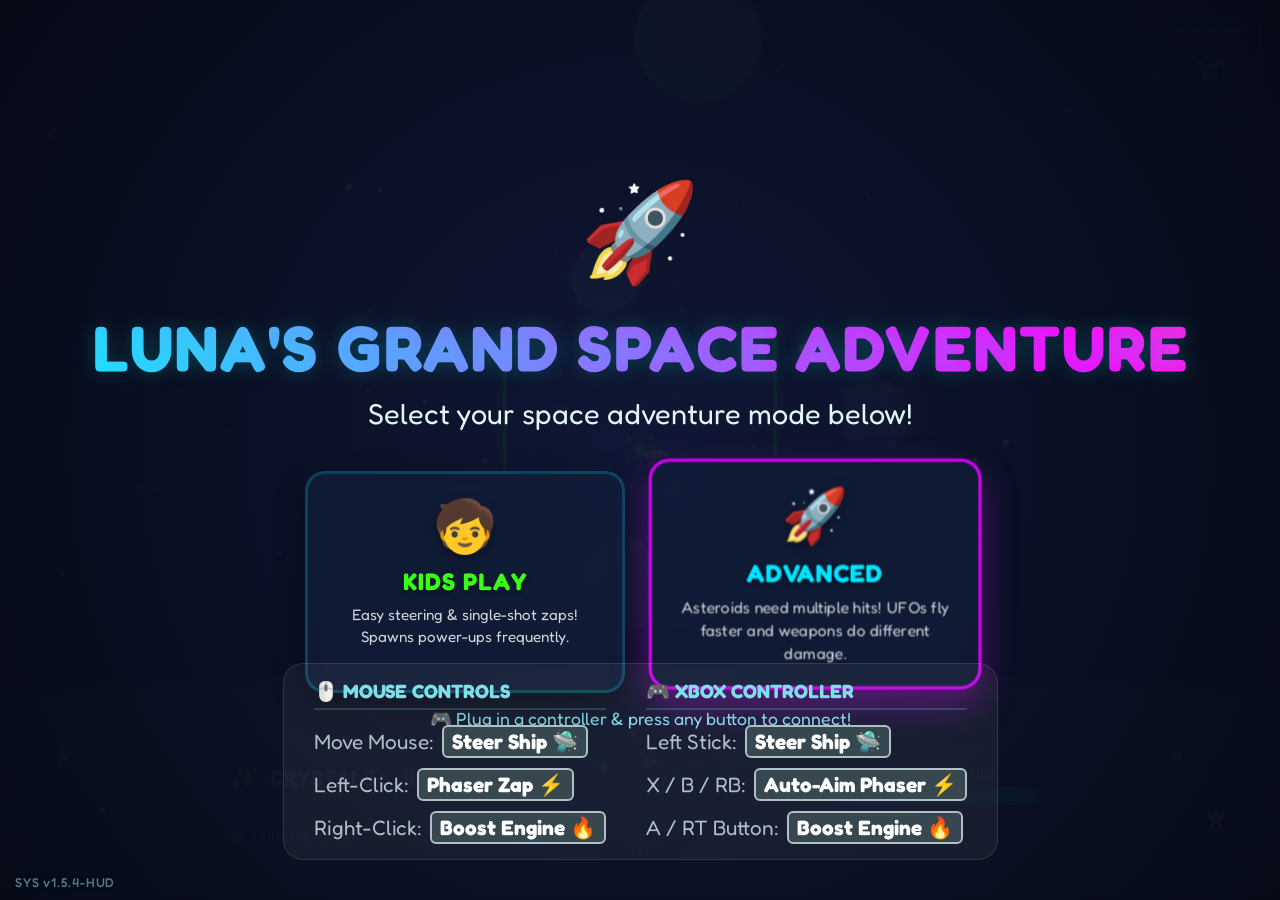
==== index.html @ 1b2bb08f "feat: Add support for keyboard arcade stick controls and menu navigation" ====
<!DOCTYPE html>
<html lang="en">
<head>
    <meta charset="UTF-8">
    <meta name="viewport" content="width=device-width, initial-scale=1.0, user-scalable=no">
    <title>🛸 Luna's Grand Space Adventure! 🛸</title>
    <meta name="description" content="A simple, colorful, first-person space flight simulator game designed for kids. Perfect for a monitor window in a rocket playset.">
    <link rel="stylesheet" href="style.css">
</head>
<body>

    <!-- Start Overlay Screen to enable browser Audio Context on click -->
    <div id="startOverlay">
        <div class="title-container">
            <div class="rocket-icon">🚀</div>
            <h1>LUNA'S GRAND SPACE ADVENTURE</h1>
            <p class="subtitle">Select your space adventure mode below!</p>
            
            <div class="mode-select-container">
                <button class="mode-btn child-mode" onclick="launchRocket('child', event)">
                    <div class="mode-emoji">🧒</div>
                    <div class="mode-title">KIDS PLAY</div>
                    <p class="mode-desc">Easy steering & single-shot zaps! Spawns power-ups frequently.</p>
                </button>
                <button class="mode-btn advanced-mode" onclick="launchRocket('advanced', event)">
                    <div class="mode-emoji">🚀</div>
                    <div class="mode-title">ADVANCED</div>
                    <p class="mode-desc">Asteroids need multiple hits! UFOs fly faster and weapons do different damage.</p>
                </button>
            </div>
            <p id="controllerHint" style="font-size: 1.1rem; color: #80deea; margin: 15px 0 0 0;">🎮 Plug in a controller & press any button to connect!</p>
            <div id="gamepadIndicator" style="display: none; color: #39ff14; font-size: 1.3rem; font-weight: bold; margin-top: 25px; text-shadow: 0 0 10px rgba(57,255,20,0.4); animation: pulse 1.5s infinite;">🎮 XBOX CONTROLLER CONNECTED! READY TO FLY!</div>
        </div>

        <div class="controls-guide">
            <div class="guide-group mouse-guide">
                <h3>🖱️ MOUSE CONTROLS</h3>
                <div class="guide-item">
                    <span>Move Mouse:</span>
                    <span class="mouse-btn">Steer Ship 🛸</span>
                </div>
                <div class="guide-item">
                    <span>Left-Click:</span>
                    <span class="mouse-btn">Phaser Zap ⚡</span>
                </div>
                <div class="guide-item">
                    <span>Right-Click:</span>
                    <span class="mouse-btn">Boost Engine 🔥</span>
                </div>
            </div>

            <div class="guide-group">
                <h3>🎮 XBOX CONTROLLER</h3>
                <div class="guide-item">
                    <span>Left Stick:</span>
                    <span class="mouse-btn">Steer Ship 🛸</span>
                </div>
                <div class="guide-item">
                    <span>X / B / RB:</span>
                    <span class="mouse-btn">Auto-Aim Phaser ⚡</span>
                </div>
                <div class="guide-item">
                    <span>A / RT Button:</span>
                    <span class="mouse-btn">Boost Engine 🔥</span>
                </div>
            </div>

            <div class="guide-group touch-guide">
                <h3>📱 TOUCH CONTROLS</h3>
                <div class="guide-item">
                    <span>Left Thumb:</span>
                    <span class="mouse-btn">Steer Joy 🕹️</span>
                </div>
                <div class="guide-item">
                    <span>FIRE Button:</span>
                    <span class="mouse-btn">Phaser Zap ⚡</span>
                </div>
                <div class="guide-item">
                    <span>BOOST Button:</span>
                    <span class="mouse-btn">Boost Engine 🔥</span>
                </div>
            </div>
        </div>
    </div>

    <!-- Gameplay Screen Canvas -->
    <canvas id="gameCanvas"></canvas>

    <!-- Game Over and High Score Overlay -->
    <div id="gameOverOverlay" class="hidden">
        <div class="game-over-container">
            <h1 class="game-over-title">🚀 GAME OVER 🚀</h1>
            <p id="gameOverScore" class="game-over-score">Score: 0 Crystals</p>
            
            <!-- High Score Submission Form (only visible if user qualifies) -->
            <div id="highScoreInputContainer" class="hidden">
                <p class="congrats-text">🎉 NEW HIGH SCORE! 🎉</p>
                <div class="input-row">
                    <input type="text" id="playerNameInput" placeholder="Enter Astronaut Name" maxlength="15">
                    <button id="submitScoreBtn" onclick="submitHighScore()">SUBMIT 💫</button>
                </div>
            </div>
            
            <!-- High Scores Board -->
            <div class="high-scores-board">
                <h2>🏆 TOP ASTRONAUTS 🏆</h2>
                <ol id="highScoresList">
                    <!-- Loaded dynamically -->
                </ol>
            </div>
            
            <button class="play-again-btn" id="playAgainButton" onclick="restartGame()">PLAY AGAIN 🔄</button>
        </div>
    </div>

    <!-- Touch Controls Gamepad Overlay -->
    <div id="touchControls">
        <div id="joystickContainer">
            <div id="joystickKnob"></div>
        </div>
        <div id="touchButtons">
            <button id="btnBoost" class="touch-btn boost-btn">BOOST</button>
            <button id="btnFire" class="touch-btn fire-btn">FIRE</button>
        </div>
    </div>

    <!-- Version Tag in the bottom left -->
    <div id="gameVersionTag" style="position: absolute; bottom: 10px; left: 15px; color: rgba(128, 222, 234, 0.55); font-family: 'Fredoka', sans-serif; font-size: 0.8rem; z-index: 1000; pointer-events: none; text-shadow: 0 0 5px rgba(0, 0, 0, 0.8); letter-spacing: 0.8px; font-weight: 500;">SYS v1.5.4-HUD</div>

    <!-- Load Game Components in proper dependency order -->
    <script src="sounds.js"></script>
    <script src="entities.js"></script>
    <script src="cockpit.js"></script>
    <script src="game.js"></script>

    <script>
        // Detect touch capability and add class to body immediately on load
        const isTouch = ('ontouchstart' in window || navigator.maxTouchPoints > 0);
        if (isTouch) {
            document.body.classList.add('touch-device');
        }

        function launchRocket(mode, event) {
            if (event) event.stopPropagation();

            // Set the game mode
            window.gameMode = mode;
            if (window.gameInstance) {
                window.gameInstance.setMode(mode);
            }

            // Hide the startup screen overlay
            const overlay = document.getElementById('startOverlay');
            overlay.classList.add('hidden');

            // Request pointer lock on launch for direct FPS look controls (desktop only)
            if (!isTouch) {
                const canvas = document.getElementById('gameCanvas');
                if (canvas && canvas.requestPointerLock) {
                    canvas.requestPointerLock();
                }
            }

            // Initialize synthesized sound effects
            if (window.sounds) {
                try {
                    window.sounds.init();
                    window.sounds.resume();
                    
                    // Trigger a friendly chime note sequence on launch
                    setTimeout(() => {
                        window.sounds.playAlienHappy();
                    }, 200);
                } catch (e) {
                    console.error("Audio Context Init error:", e);
                }
            }
        }

        // --- High Score and Game Over Support Functions ---
        const HIGH_SCORES_KEY = 'space_high_scores';

        // Global variables to store player location metadata
        window.playerIp = '127.0.0.1';
        window.playerFlag = '🚀';
        window.hasSubmittedCurrentScore = false;

        // Asynchronously fetch player location information on load
        fetch('https://ipwho.is/')
            .then(res => res.json())
            .then(data => {
                if (data && data.success !== false) {
                    window.playerIp = data.ip || '127.0.0.1';
                    window.playerFlag = data.flag ? data.flag.emoji : '🚀';
                }
            })
            .catch(err => {
                console.warn("Could not retrieve IP/Flag info (offline or adblocker enabled):", err);
            });

        function getHighScores() {
            try {
                const data = localStorage.getItem(HIGH_SCORES_KEY);
                if (data) return JSON.parse(data);
            } catch (e) {
                console.error("Error reading high scores:", e);
            }
            return [
                { name: "Luna 👧", score: 1000, flag: "🇨🇦", ip: "127.0.0.1" },
                { name: "Captain Mike 👨‍🚀", score: 750, flag: "🇺🇸", ip: "127.0.0.1" },
                { name: "Robot Helper 🤖", score: 500, flag: "🤖", ip: "127.0.0.1" },
                { name: "Alien Pip 👽", score: 250, flag: "🪐", ip: "127.0.0.1" },
                { name: "Space Whale 🐳", score: 100, flag: "🐳", ip: "127.0.0.1" }
            ];
        }

        function saveHighScores(scores) {
            localStorage.setItem(HIGH_SCORES_KEY, JSON.stringify(scores));
        }

        function checkQualifiesForHighScore(score) {
            const scores = getHighScores();
            if (scores.length < 10) return true;
            return score > scores[scores.length - 1].score;
        }

        function filterProfanity(name) {
            const badWords = ['fuck', 'shit', 'ass', 'bitch', 'crap', 'bastard', 'dick', 'pussy', 'cunt', 'whore', 'arse', 'cock', 'fag', 'slut', 'tit', 'boob', 'wank'];
            let filtered = name.trim();
            if (filtered.length > 15) {
                filtered = filtered.substring(0, 15);
            }
            const lowerName = filtered.toLowerCase();
            for (let word of badWords) {
                if (lowerName.includes(word)) {
                    const regex = new RegExp(word, 'gi');
                    filtered = filtered.replace(regex, '🚀');
                }
            }
            return filtered;
        }

        function addHighScore(name, score) {
            let scores = getHighScores();
            const cleanName = filterProfanity(name);
            scores.push({ 
                name: cleanName, 
                score: score, 
                flag: window.playerFlag || '🚀', 
                ip: window.playerIp || '127.0.0.1' 
            });
            scores.sort((a, b) => b.score - a.score);
            if (scores.length > 10) {
                scores = scores.slice(0, 10);
            }
            saveHighScores(scores);
            return scores;
        }

        function submitHighScore() {
            if (window.hasSubmittedCurrentScore) return;
            window.hasSubmittedCurrentScore = true;

            const btn = document.getElementById('submitScoreBtn');
            if (btn) btn.disabled = true;

            const input = document.getElementById('playerNameInput');
            const name = input.value.trim() || "Anonymous Astronaut";
            const score = window.gameInstance ? window.gameInstance.cockpit.score : 0;
            
            addHighScore(name, score);
            
            const inputContainer = document.getElementById('highScoreInputContainer');
            inputContainer.classList.add('hidden');
            input.value = '';
            
            if (window.gameInstance) {
                window.gameInstance.refreshHighScoresBoard();
            }
        }

        function restartGame() {
            window.hasSubmittedCurrentScore = false;
            const gameOverOverlay = document.getElementById('gameOverOverlay');
            if (gameOverOverlay) {
                gameOverOverlay.classList.add('hidden');
            }
            
            const startOverlay = document.getElementById('startOverlay');
            if (startOverlay) {
                startOverlay.classList.remove('hidden');
            }
            
            if (window.gameInstance) {
                window.gameInstance.gameOver = false;
                window.gameInstance.speed = 100;
                window.gameInstance.turnX = 0;
                window.gameInstance.turnY = 0;
                window.gameInstance.powerUps = [];
                window.gameInstance.aliens = [];
                window.gameInstance.asteroids.forEach(ast => ast.reset(window.gameInstance.width, window.gameInstance.height, true));
            }
        }

        // --- Arcade Cabinet Menu Keyboard Navigation ---
        let selectedMode = 'advanced';

        function updateStartScreenSelection() {
            const childBtn = document.querySelector('.child-mode');
            const advBtn = document.querySelector('.advanced-mode');
            if (childBtn && advBtn) {
                if (selectedMode === 'child') {
                    childBtn.classList.add('selected');
                    advBtn.classList.remove('selected');
                } else {
                    advBtn.classList.add('selected');
                    childBtn.classList.remove('selected');
                }
            }
        }

        // Listen for keys on menus
        window.addEventListener('keydown', (e) => {
            const startOverlay = document.getElementById('startOverlay');
            const isStartOverlayActive = startOverlay && !startOverlay.classList.contains('hidden');

            const gameOverOverlay = document.getElementById('gameOverOverlay');
            const isGameOverOverlayActive = gameOverOverlay && !gameOverOverlay.classList.contains('hidden');

            if (isStartOverlayActive) {
                if (e.key === 'ArrowLeft' || e.key === 'a' || e.key === 'A') {
                    selectedMode = 'child';
                    updateStartScreenSelection();
                } else if (e.key === 'ArrowRight' || e.key === 'd' || e.key === 'D') {
                    selectedMode = 'advanced';
                    updateStartScreenSelection();
                } else if (e.key === ' ' || e.key === 'Enter') {
                    e.preventDefault();
                    launchRocket(selectedMode);
                }
            } else if (isGameOverOverlayActive) {
                if (e.key === ' ' || e.key === 'Enter') {
                    const activeEl = document.activeElement;
                    const nameInput = document.getElementById('playerNameInput');
                    
                    if (activeEl === nameInput) {
                        e.preventDefault();
                        submitHighScore();
                    } else {
                        e.preventDefault();
                        restartGame();
                    }
                }
            }
        });

        // Initialize selection styling on startup
        window.addEventListener('load', () => {
            updateStartScreenSelection();
        });
    </script>
</body>
</html>
---- style.css ----
/* Import a cute rounded font for kids space adventure */
@import url('https://fonts.googleapis.com/css2?family=Fredoka:wght@400;600;700&display=swap');

* {
    box-sizing: border-box;
    user-select: none;
    -webkit-user-select: none;
}

body, html {
    margin: 0;
    padding: 0;
    width: 100%;
    height: 100%;
    overflow: hidden;
    background-color: #060a17;
    font-family: 'Fredoka', 'Segoe UI', Roboto, Helvetica, Arial, sans-serif;
}

/* Position the canvas to fill the window */
#gameCanvas {
    display: block;
    width: 100vw;
    height: 100vh;
    cursor: none; /* Hide default cursor to use custom crosshair */
}

/* Cute Start Overlay Screen */
#startOverlay {
    position: absolute;
    top: 0;
    left: 0;
    width: 100vw;
    height: 100vh;
    background: radial-gradient(circle, rgba(16,23,53,0.95) 0%, rgba(6,10,23,0.98) 100%);
    display: flex;
    flex-direction: column;
    align-items: center;
    justify-content: center;
    z-index: 10;
    color: #ffffff;
    transition: opacity 0.8s ease, visibility 0.8s ease;
    cursor: pointer;
    text-align: center;
}

#startOverlay.hidden {
    opacity: 0;
    visibility: hidden;
    pointer-events: none;
}

/* Interactive elements inside start overlay */
.title-container {
    animation: float 3s ease-in-out infinite;
}

h1 {
    font-size: clamp(2rem, 5vw, 4.5rem);
    margin: 0 0 10px 0;
    font-weight: 700;
    letter-spacing: 2px;
    background: linear-gradient(45deg, #00ffff, #ff00ff, #ffea00, #39ff14);
    background-size: 300% 300%;
    -webkit-background-clip: text;
    -webkit-text-fill-color: transparent;
    animation: rainbowText 6s ease infinite;
    text-shadow: 0 0 20px rgba(0,255,255,0.2);
}

p.subtitle {
    font-size: clamp(1rem, 2.5vw, 1.8rem);
    color: #e0f7fa;
    margin: 0 0 40px 0;
    font-weight: 400;
}

.rocket-icon {
    font-size: clamp(3rem, 8vw, 6rem);
    margin-bottom: 20px;
    display: inline-block;
    animation: shake 0.5s ease-in-out infinite alternate;
}

.launch-btn {
    padding: 15px 40px;
    font-size: clamp(1.2rem, 3vw, 2.2rem);
    font-weight: 700;
    color: #ffffff;
    background: linear-gradient(135deg, #ff9800 0%, #ff5722 100%);
    border: 4px solid #ffffff;
    border-radius: 50px;
    box-shadow: 0 10px 25px rgba(255,87,34,0.4);
    animation: pulse 1.8s infinite;
    transition: transform 0.2s;
}

.launch-btn:hover {
    transform: scale(1.08);
}

/* Instructions footer */
.controls-guide {
    position: absolute;
    bottom: 40px;
    display: flex;
    gap: 40px;
    font-size: clamp(0.9rem, 2vw, 1.3rem);
    color: #b0bec5;
    background: rgba(255, 255, 255, 0.05);
    padding: 15px 30px;
    border-radius: 20px;
    border: 1px solid rgba(255, 255, 255, 0.1);
}

.guide-item {
    display: flex;
    align-items: center;
    gap: 8px;
}

.mouse-btn {
    background-color: #37474f;
    border: 2px solid #b0bec5;
    padding: 2px 8px;
    border-radius: 6px;
    color: #ffffff;
    font-weight: bold;
}

/* Animations */
@keyframes float {
    0% { transform: translateY(0px); }
    50% { transform: translateY(-15px); }
    100% { transform: translateY(0px); }
}

@keyframes shake {
    0% { transform: rotate(-3deg) translate(-2px, 0); }
    100% { transform: rotate(3deg) translate(2px, -2px); }
}

@keyframes rainbowText {
    0% { background-position: 0% 50%; }
    50% { background-position: 100% 50%; }
    100% { background-position: 0% 50%; }
}

@keyframes pulse {
    0% {
        box-shadow: 0 0 0 0 rgba(255, 87, 34, 0.7);
    }
    70% {
        box-shadow: 0 0 0 20px rgba(255, 87, 34, 0);
    }
    100% {
        box-shadow: 0 0 0 0 rgba(255, 87, 34, 0);
    }
}

.guide-group {
    display: flex;
    flex-direction: column;
    gap: 10px;
    text-align: left;
}

.guide-group h3 {
    margin: 0 0 5px 0;
    font-size: clamp(0.9rem, 1.8vw, 1.2rem);
    color: #80deea;
    border-bottom: 2px solid rgba(128, 222, 234, 0.2);
    padding-bottom: 5px;
}

/* Touch Controls Gamepad Overlay */
#touchControls {
    position: absolute;
    bottom: 0;
    left: 0;
    width: 100%;
    height: 100%;
    pointer-events: none; /* Let canvas clicks pass through */
    z-index: 5;
    display: none; /* Hidden by default, shown via JS on touch devices */
}

#joystickContainer {
    position: absolute;
    bottom: 40px;
    left: 40px;
    width: 130px;
    height: 130px;
    background: rgba(255, 255, 255, 0.1);
    border: 3px solid rgba(255, 255, 255, 0.25);
    border-radius: 50%;
    pointer-events: auto;
    touch-action: none;
    display: flex;
    align-items: center;
    justify-content: center;
    box-shadow: 0 4px 15px rgba(0,0,0,0.5);
    backdrop-filter: blur(2px);
    -webkit-backdrop-filter: blur(2px);
}

#joystickKnob {
    width: 60px;
    height: 60px;
    background: radial-gradient(circle, #ffffff 0%, #b0bec5 100%);
    border: 3px solid #37474f;
    border-radius: 50%;
    box-shadow: 0 4px 10px rgba(0,0,0,0.4);
    touch-action: none;
}

#touchButtons {
    position: absolute;
    bottom: 40px;
    right: 40px;
    display: flex;
    gap: 25px;
    pointer-events: auto;
}

.touch-btn {
    width: 90px;
    height: 90px;
    border-radius: 50%;
    border: 4px solid #ffffff;
    font-family: 'Fredoka', sans-serif;
    font-size: 1.15rem;
    font-weight: bold;
    color: #ffffff;
    text-shadow: 0 2px 4px rgba(0,0,0,0.4);
    box-shadow: 0 8px 20px rgba(0,0,0,0.5);
    touch-action: none;
    display: flex;
    align-items: center;
    justify-content: center;
    outline: none;
    cursor: pointer;
    user-select: none;
    -webkit-user-select: none;
}

.boost-btn {
    background: linear-gradient(135deg, #ff9800 0%, #ff5722 100%);
    box-shadow: 0 8px 20px rgba(255, 87, 34, 0.35), inset 0 4px 8px rgba(255,255,255,0.4);
}

.boost-btn:active {
    transform: scale(0.92);
    box-shadow: 0 4px 10px rgba(255, 87, 34, 0.2);
}

.fire-btn {
    background: linear-gradient(135deg, #00ffff 0%, #00acc1 100%);
    box-shadow: 0 8px 20px rgba(0, 188, 212, 0.35), inset 0 4px 8px rgba(255,255,255,0.4);
}

.fire-btn:active {
    transform: scale(0.92);
    box-shadow: 0 4px 10px rgba(0, 188, 212, 0.2);
}

/* Responsive Scaling for Mobile Screens and Landscape Views */
@media (max-width: 768px) or (max-height: 500px) {
    .controls-guide {
        position: relative;
        bottom: auto;
        margin-top: 15px;
        gap: 15px;
        padding: 10px 15px;
        flex-wrap: wrap;
        justify-content: center;
    }
    
    .title-container h1 {
        font-size: 2.0rem;
    }
    
    .title-container p.subtitle {
        margin-bottom: 20px;
    }
    
    .rocket-icon {
        margin-bottom: 10px;
    }
}

@media (max-height: 480px) {
    #joystickContainer {
        width: 100px;
        height: 100px;
        bottom: 20px;
        left: 20px;
    }
    
    #joystickKnob {
        width: 46px;
        height: 46px;
    }
    
    #touchButtons {
        bottom: 20px;
        right: 20px;
        gap: 15px;
    }
    
    .touch-btn {
        width: 75px;
        height: 75px;
        font-size: 0.95rem;
        border-width: 3px;
    }
}

/* Guide Columns Visibility Rules */
.touch-guide {
    display: none !important;
}

.touch-device .touch-guide {
    display: flex !important;
}

.touch-device .mouse-guide {
    display: none !important;
}

/* Portrait Orientation - Stack Buttons Vertically to Prevent Overlaps */
@media (orientation: portrait) {
    #touchButtons {
        flex-direction: column-reverse; /* BOOST on bottom, FIRE on top */
        bottom: 25px;
        right: 25px;
        gap: 15px;
    }
    
    #joystickContainer {
        bottom: 25px;
        left: 25px;
        width: 110px;
        height: 110px;
    }
    
    #joystickKnob {
        width: 50px;
        height: 50px;
    }
    
    .touch-btn {
        width: 80px;
        height: 80px;
        font-size: 1.05rem;
        border-width: 3.5px;
    }
}

/* ----------------------------------------------------
   Mode Selection Landing Page Styles
   ---------------------------------------------------- */
.mode-select-container {
    display: flex;
    gap: 30px;
    margin: 25px 0 15px 0;
    justify-content: center;
    flex-wrap: wrap;
    pointer-events: auto; /* Allow button clicks */
}

.mode-btn {
    width: clamp(200px, 40vw, 320px);
    padding: 20px 24px;
    background: rgba(18, 30, 58, 0.7);
    border: 3px solid rgba(0, 229, 255, 0.2);
    border-radius: 20px;
    color: #ffffff;
    cursor: pointer;
    font-family: 'Fredoka', sans-serif;
    transition: all 0.3s cubic-bezier(0.175, 0.885, 0.32, 1.275);
    box-shadow: 0 12px 30px rgba(0,0,0,0.45);
    display: flex;
    flex-direction: column;
    align-items: center;
    backdrop-filter: blur(8px);
    -webkit-backdrop-filter: blur(8px);
    outline: none;
}

.mode-btn:hover, .mode-btn.selected {
    transform: translateY(-8px) scale(1.04);
}

.mode-btn:active {
    transform: translateY(-2px) scale(0.98);
}

.mode-btn.child-mode:hover, .mode-btn.child-mode.selected {
    border-color: #39ff14;
    box-shadow: 0 15px 35px rgba(57, 255, 20, 0.35);
}

.mode-btn.advanced-mode:hover, .mode-btn.advanced-mode.selected {
    border-color: #d500f9;
    box-shadow: 0 15px 35px rgba(213, 0, 249, 0.35);
}

.mode-emoji {
    font-size: clamp(2.2rem, 5vw, 3.2rem);
    margin-bottom: 10px;
    filter: drop-shadow(0 4px 6px rgba(0,0,0,0.3));
}

.mode-title {
    font-size: clamp(1.1rem, 3.5vw, 1.5rem);
    font-weight: 700;
    letter-spacing: 1px;
    margin-bottom: 8px;
    text-shadow: 0 2px 4px rgba(0,0,0,0.4);
}

.mode-btn.child-mode .mode-title {
    color: #39ff14;
}

.mode-btn.advanced-mode .mode-title {
    color: #00e5ff;
}

.mode-desc {
    font-size: clamp(0.78rem, 2.2vw, 0.95rem);
    line-height: 1.45;
    color: #cfd8dc;
    margin: 0;
    text-align: center;
}

/* Make start overlay layout scrollable if needed on super small vertical viewports */
#startOverlay {
    overflow-y: auto;
    padding: 30px 10px;
}

/* ----------------------------------------------------
   Game Over & High Score Overlay Styles
   ---------------------------------------------------- */
#gameOverOverlay {
    position: absolute;
    top: 0;
    left: 0;
    width: 100vw;
    height: 100vh;
    background: radial-gradient(circle, rgba(16,23,53,0.96) 0%, rgba(6,10,23,0.98) 100%);
    display: flex;
    flex-direction: column;
    align-items: center;
    justify-content: center;
    z-index: 20;
    color: #ffffff;
    transition: opacity 0.5s ease, visibility 0.5s ease;
    overflow-y: auto;
    padding: 20px 10px;
    font-family: 'Fredoka', sans-serif;
    box-sizing: border-box;
}

#gameOverOverlay.hidden {
    opacity: 0;
    visibility: hidden;
    pointer-events: none;
}

.game-over-container {
    width: clamp(280px, 90vw, 520px);
    background: rgba(18, 30, 58, 0.85);
    border: 3px solid rgba(0, 229, 255, 0.25);
    border-radius: 24px;
    padding: 25px;
    box-shadow: 0 15px 45px rgba(0,0,0,0.6);
    backdrop-filter: blur(10px);
    -webkit-backdrop-filter: blur(10px);
    text-align: center;
    display: flex;
    flex-direction: column;
    align-items: center;
    gap: 18px;
    box-sizing: border-box;
}

.game-over-title {
    font-size: clamp(2.0rem, 6vw, 3.2rem);
    color: #ff1744;
    text-shadow: 0 0 15px rgba(255,23,68,0.5);
    margin: 0;
    font-weight: 700;
    letter-spacing: 2px;
}

.game-over-score {
    font-size: clamp(1.2rem, 3.5vw, 1.8rem);
    color: #00e5ff;
    text-shadow: 0 0 10px rgba(0,229,255,0.4);
    margin: 0;
    font-weight: bold;
}

#highScoreInputContainer {
    width: 100%;
    background: rgba(255, 64, 129, 0.1);
    border: 2px dashed rgba(255, 64, 129, 0.5);
    border-radius: 16px;
    padding: 12px;
    box-sizing: border-box;
    display: flex;
    flex-direction: column;
    gap: 8px;
}

.congrats-text {
    color: #ff4081;
    font-weight: bold;
    font-size: 1.1rem;
    margin: 0;
    text-shadow: 0 0 8px rgba(255,64,129,0.3);
}

.input-row {
    display: flex;
    flex-direction: column;
    gap: 12px;
    width: 100%;
}

#playerNameInput {
    flex: 1;
    padding: 10px 14px;
    border-radius: 12px;
    border: 2px solid rgba(0,229,255,0.3);
    background: rgba(10,18,36,0.8);
    color: #ffffff;
    font-size: 1.0rem;
    font-family: 'Fredoka', sans-serif;
    outline: none;
    transition: all 0.3s;
}

#playerNameInput:focus {
    border-color: #00e5ff;
    box-shadow: 0 0 10px rgba(0,229,255,0.25);
}

#submitScoreBtn {
    padding: 10px 20px;
    border-radius: 12px;
    border: none;
    background: linear-gradient(135deg, #ff4081, #ff80ab);
    color: white;
    font-family: 'Fredoka', sans-serif;
    font-weight: bold;
    font-size: 1.0rem;
    cursor: pointer;
    box-shadow: 0 4px 15px rgba(255,64,129,0.4);
    transition: all 0.3s;
}

#submitScoreBtn:hover {
    transform: translateY(-2px);
    box-shadow: 0 6px 20px rgba(255,64,129,0.6);
}

#submitScoreBtn:disabled {
    opacity: 0.5;
    cursor: not-allowed;
    transform: none;
    box-shadow: none;
}

.high-scores-board {
    width: 100%;
    background: rgba(10,18,36,0.6);
    border-radius: 16px;
    border: 1.5px solid rgba(255,255,255,0.1);
    padding: 12px 18px;
    box-sizing: border-box;
}

.high-scores-board h2 {
    font-size: clamp(1.1rem, 3vw, 1.3rem);
    color: #ffd700;
    margin: 0 0 10px 0;
    text-shadow: 0 0 10px rgba(255,215,0,0.3);
}

#highScoresList {
    margin: 0;
    padding: 0;
    list-style: none;
    text-align: left;
    display: flex;
    flex-direction: column;
    gap: 6px;
}

#highScoresList li {
    display: flex;
    justify-content: space-between;
    font-size: clamp(0.9rem, 2.5vw, 1.05rem);
    border-bottom: 1.5px dashed rgba(255,255,255,0.06);
    padding-bottom: 4px;
    font-family: 'Courier New', Courier, monospace;
    font-weight: bold;
}

#highScoresList li:last-child {
    border-bottom: none;
}

#highScoresList .rank {
    color: #ffb74d;
    width: 32px;
}

#highScoresList .name {
    flex: 1;
    color: #e0e0e0;
    white-space: nowrap;
    overflow: hidden;
    text-overflow: ellipsis;
    padding-right: 10px;
}

#highScoresList .score {
    color: #00e5ff;
}

.play-again-btn {
    width: 100%;
    padding: 14px 20px;
    border-radius: 16px;
    border: none;
    background: linear-gradient(135deg, #00e5ff, #00b0ff);
    color: white;
    font-family: 'Fredoka', sans-serif;
    font-weight: bold;
    font-size: 1.2rem;
    cursor: pointer;
    box-shadow: 0 4px 15px rgba(0,229,255,0.4);
    transition: all 0.3s;
    letter-spacing: 1px;
}

.play-again-btn:hover {
    transform: translateY(-3px) scale(1.01);
    box-shadow: 0 8px 25px rgba(0,229,255,0.6);
}
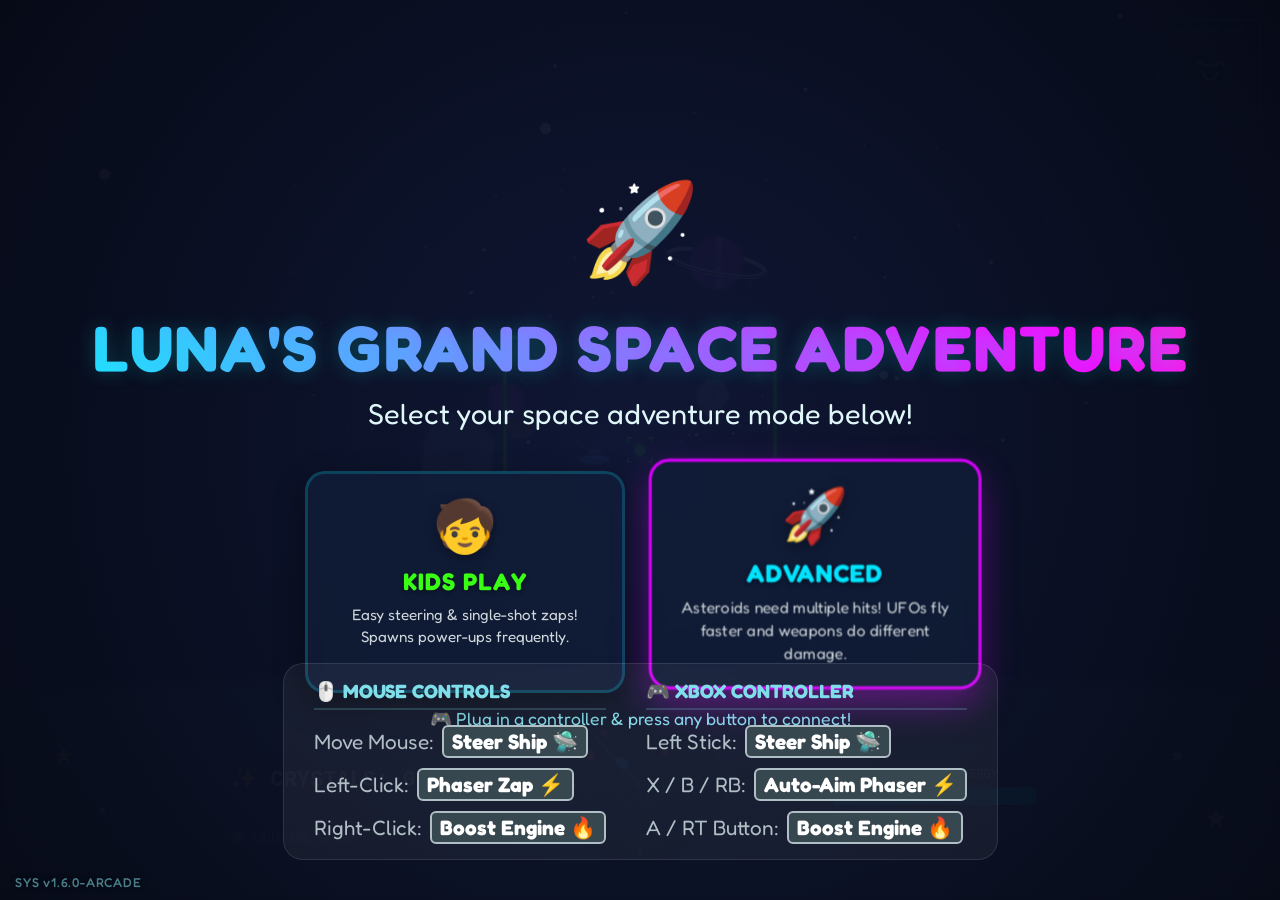
==== commit e0666d4c: "fix: Ignore mouse events while keyboard keys are held down, bump version to 1.6.0-ARCADE" ====
--- a/index.html
+++ b/index.html
@@ -125,7 +125,7 @@
     </div>
 
     <!-- Version Tag in the bottom left -->
-    <div id="gameVersionTag" style="position: absolute; bottom: 10px; left: 15px; color: rgba(128, 222, 234, 0.55); font-family: 'Fredoka', sans-serif; font-size: 0.8rem; z-index: 1000; pointer-events: none; text-shadow: 0 0 5px rgba(0, 0, 0, 0.8); letter-spacing: 0.8px; font-weight: 500;">SYS v1.5.4-HUD</div>
+    <div id="gameVersionTag" style="position: absolute; bottom: 10px; left: 15px; color: rgba(128, 222, 234, 0.55); font-family: 'Fredoka', sans-serif; font-size: 0.8rem; z-index: 1000; pointer-events: none; text-shadow: 0 0 5px rgba(0, 0, 0, 0.8); letter-spacing: 0.8px; font-weight: 500;">SYS v1.6.0-ARCADE</div>
 
     <!-- Load Game Components in proper dependency order -->
     <script src="sounds.js"></script>
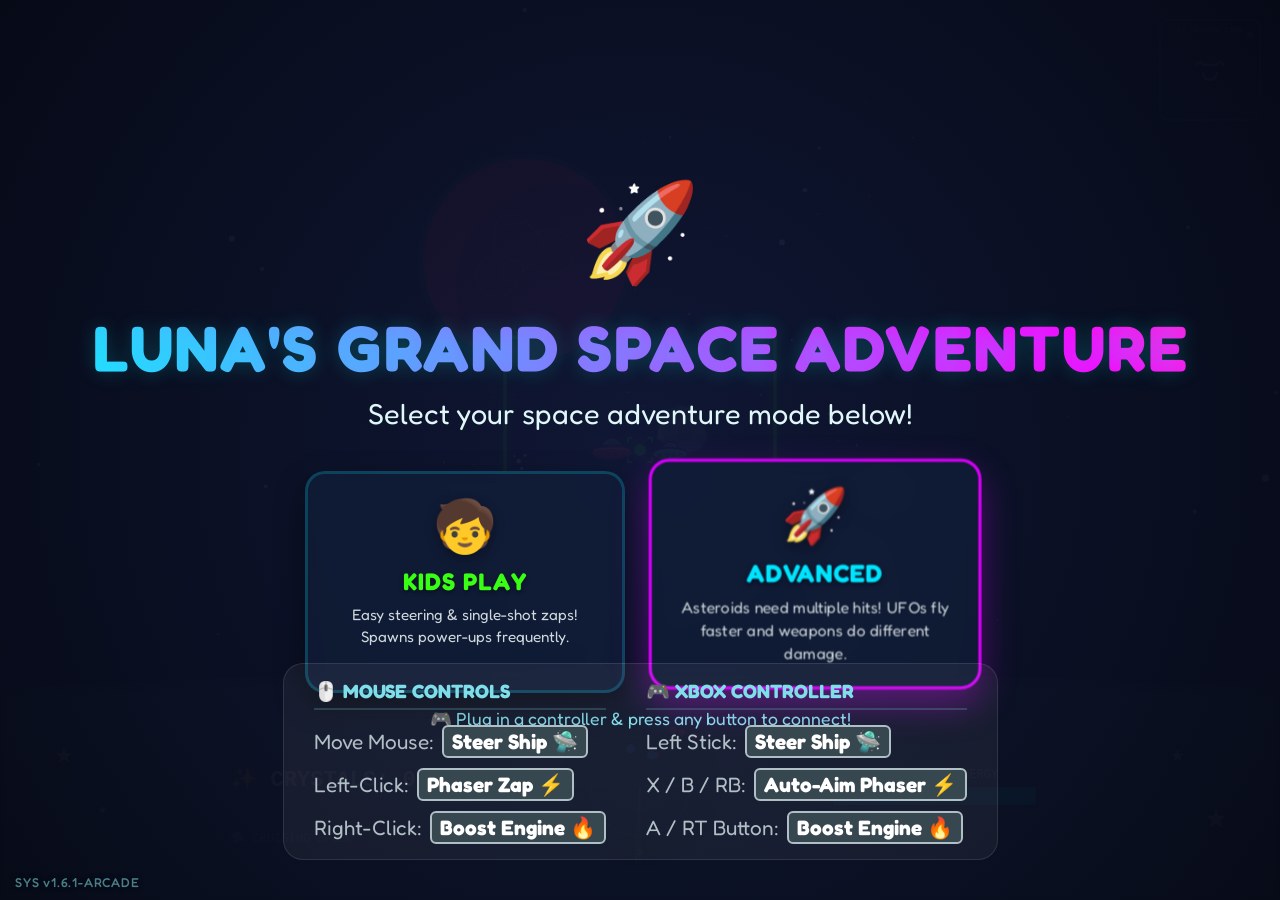
==== commit eb430ab2: "fix: Add keyboard code layout standard and older key name fallbacks (Left/Right/Up/Down), bump to v1" ====
--- a/index.html
+++ b/index.html
@@ -125,7 +125,7 @@
     </div>
 
     <!-- Version Tag in the bottom left -->
-    <div id="gameVersionTag" style="position: absolute; bottom: 10px; left: 15px; color: rgba(128, 222, 234, 0.55); font-family: 'Fredoka', sans-serif; font-size: 0.8rem; z-index: 1000; pointer-events: none; text-shadow: 0 0 5px rgba(0, 0, 0, 0.8); letter-spacing: 0.8px; font-weight: 500;">SYS v1.6.0-ARCADE</div>
+    <div id="gameVersionTag" style="position: absolute; bottom: 10px; left: 15px; color: rgba(128, 222, 234, 0.55); font-family: 'Fredoka', sans-serif; font-size: 0.8rem; z-index: 1000; pointer-events: none; text-shadow: 0 0 5px rgba(0, 0, 0, 0.8); letter-spacing: 0.8px; font-weight: 500;">SYS v1.6.1-ARCADE</div>
 
     <!-- Load Game Components in proper dependency order -->
     <script src="sounds.js"></script>
@@ -328,18 +328,18 @@
             const isGameOverOverlayActive = gameOverOverlay && !gameOverOverlay.classList.contains('hidden');
 
             if (isStartOverlayActive) {
-                if (e.key === 'ArrowLeft' || e.key === 'a' || e.key === 'A') {
+                if (e.key === 'ArrowLeft' || e.key === 'Left' || e.key === 'a' || e.key === 'A') {
                     selectedMode = 'child';
                     updateStartScreenSelection();
-                } else if (e.key === 'ArrowRight' || e.key === 'd' || e.key === 'D') {
+                } else if (e.key === 'ArrowRight' || e.key === 'Right' || e.key === 'd' || e.key === 'D') {
                     selectedMode = 'advanced';
                     updateStartScreenSelection();
-                } else if (e.key === ' ' || e.key === 'Enter') {
+                } else if (e.key === ' ' || e.key === 'Enter' || e.code === 'Space' || e.code === 'Enter') {
                     e.preventDefault();
                     launchRocket(selectedMode);
                 }
             } else if (isGameOverOverlayActive) {
-                if (e.key === ' ' || e.key === 'Enter') {
+                if (e.key === ' ' || e.key === 'Enter' || e.code === 'Space' || e.code === 'Enter') {
                     const activeEl = document.activeElement;
                     const nameInput = document.getElementById('playerNameInput');
                     
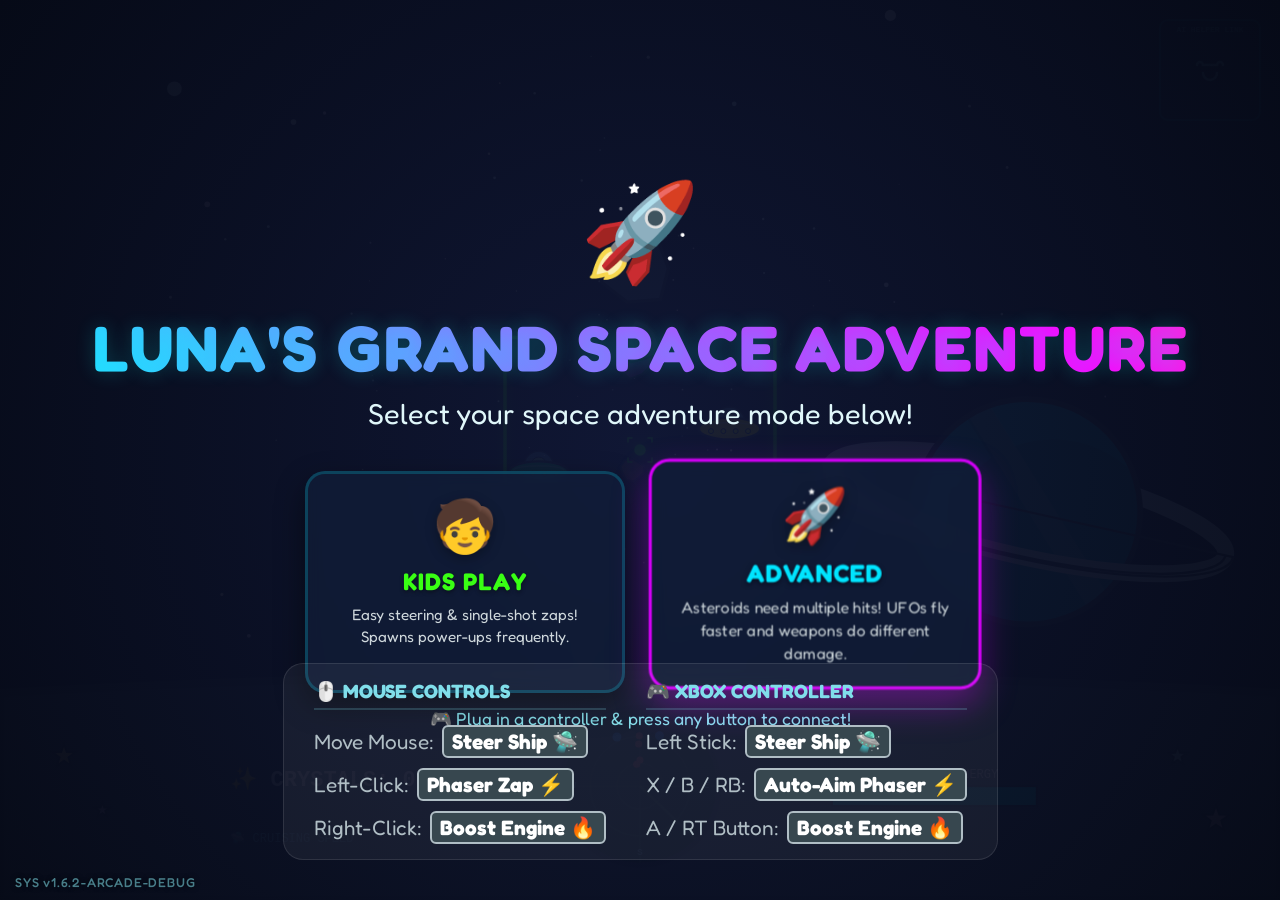
==== commit 48bd588d: "fix: Add console logging diagnostic telemetry to trace keyboard key down/up events, bump to v1.6.2-A" ====
--- a/index.html
+++ b/index.html
@@ -125,7 +125,7 @@
     </div>
 
     <!-- Version Tag in the bottom left -->
-    <div id="gameVersionTag" style="position: absolute; bottom: 10px; left: 15px; color: rgba(128, 222, 234, 0.55); font-family: 'Fredoka', sans-serif; font-size: 0.8rem; z-index: 1000; pointer-events: none; text-shadow: 0 0 5px rgba(0, 0, 0, 0.8); letter-spacing: 0.8px; font-weight: 500;">SYS v1.6.1-ARCADE</div>
+    <div id="gameVersionTag" style="position: absolute; bottom: 10px; left: 15px; color: rgba(128, 222, 234, 0.55); font-family: 'Fredoka', sans-serif; font-size: 0.8rem; z-index: 1000; pointer-events: none; text-shadow: 0 0 5px rgba(0, 0, 0, 0.8); letter-spacing: 0.8px; font-weight: 500;">SYS v1.6.2-ARCADE-DEBUG</div>
 
     <!-- Load Game Components in proper dependency order -->
     <script src="sounds.js"></script>
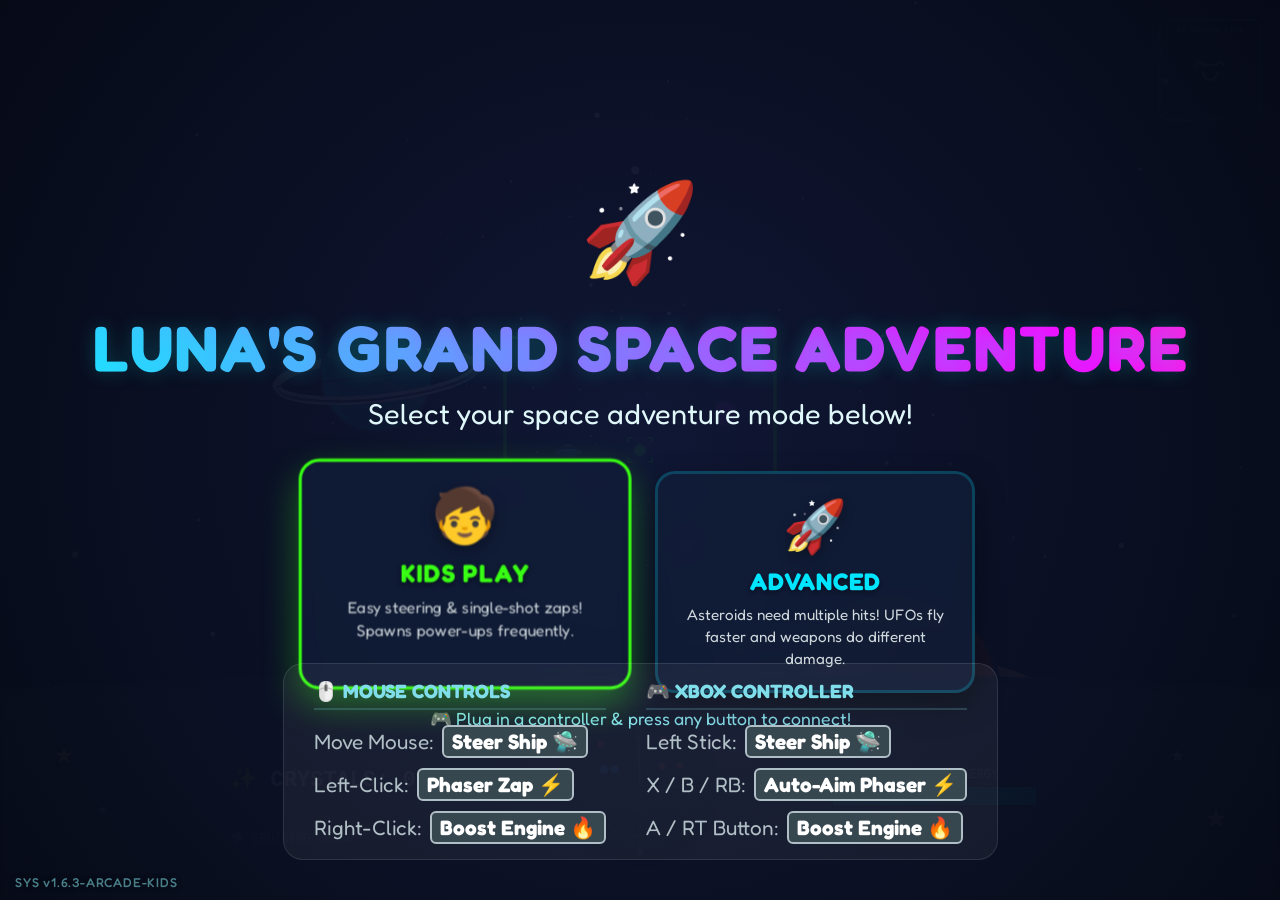
==== commit c6e321e6: "feat: Default to Kids Play mode, map key 1 (Arcade P1 Start) to start child mode directly, bump to v" ====
--- a/index.html
+++ b/index.html
@@ -125,7 +125,7 @@
     </div>
 
     <!-- Version Tag in the bottom left -->
-    <div id="gameVersionTag" style="position: absolute; bottom: 10px; left: 15px; color: rgba(128, 222, 234, 0.55); font-family: 'Fredoka', sans-serif; font-size: 0.8rem; z-index: 1000; pointer-events: none; text-shadow: 0 0 5px rgba(0, 0, 0, 0.8); letter-spacing: 0.8px; font-weight: 500;">SYS v1.6.2-ARCADE-DEBUG</div>
+    <div id="gameVersionTag" style="position: absolute; bottom: 10px; left: 15px; color: rgba(128, 222, 234, 0.55); font-family: 'Fredoka', sans-serif; font-size: 0.8rem; z-index: 1000; pointer-events: none; text-shadow: 0 0 5px rgba(0, 0, 0, 0.8); letter-spacing: 0.8px; font-weight: 500;">SYS v1.6.3-ARCADE-KIDS</div>
 
     <!-- Load Game Components in proper dependency order -->
     <script src="sounds.js"></script>
@@ -303,7 +303,7 @@
         }
 
         // --- Arcade Cabinet Menu Keyboard Navigation ---
-        let selectedMode = 'advanced';
+        let selectedMode = 'child';
 
         function updateStartScreenSelection() {
             const childBtn = document.querySelector('.child-mode');
@@ -328,18 +328,20 @@
             const isGameOverOverlayActive = gameOverOverlay && !gameOverOverlay.classList.contains('hidden');
 
             if (isStartOverlayActive) {
-                if (e.key === 'ArrowLeft' || e.key === 'Left' || e.key === 'a' || e.key === 'A') {
+                if (e.key === 'ArrowLeft' || e.key === 'Left' || e.code === 'ArrowLeft' || e.key === 'a' || e.key === 'A') {
                     selectedMode = 'child';
                     updateStartScreenSelection();
-                } else if (e.key === 'ArrowRight' || e.key === 'Right' || e.key === 'd' || e.key === 'D') {
+                } else if (e.key === 'ArrowRight' || e.key === 'Right' || e.code === 'ArrowRight' || e.key === 'd' || e.key === 'D') {
                     selectedMode = 'advanced';
                     updateStartScreenSelection();
-                } else if (e.key === ' ' || e.key === 'Enter' || e.code === 'Space' || e.code === 'Enter') {
+                } else if (e.key === ' ' || e.key === 'Enter' || e.code === 'Space' || e.code === 'Enter' || e.key === '1' || e.code === 'Digit1') {
                     e.preventDefault();
-                    launchRocket(selectedMode);
+                    // Pressing key '1' (arcade Start) launches Kids Play ('child') directly
+                    const modeToLaunch = (e.key === '1' || e.code === 'Digit1') ? 'child' : selectedMode;
+                    launchRocket(modeToLaunch);
                 }
             } else if (isGameOverOverlayActive) {
-                if (e.key === ' ' || e.key === 'Enter' || e.code === 'Space' || e.code === 'Enter') {
+                if (e.key === ' ' || e.key === 'Enter' || e.code === 'Space' || e.code === 'Enter' || e.key === '1' || e.code === 'Digit1') {
                     const activeEl = document.activeElement;
                     const nameInput = document.getElementById('playerNameInput');
                     
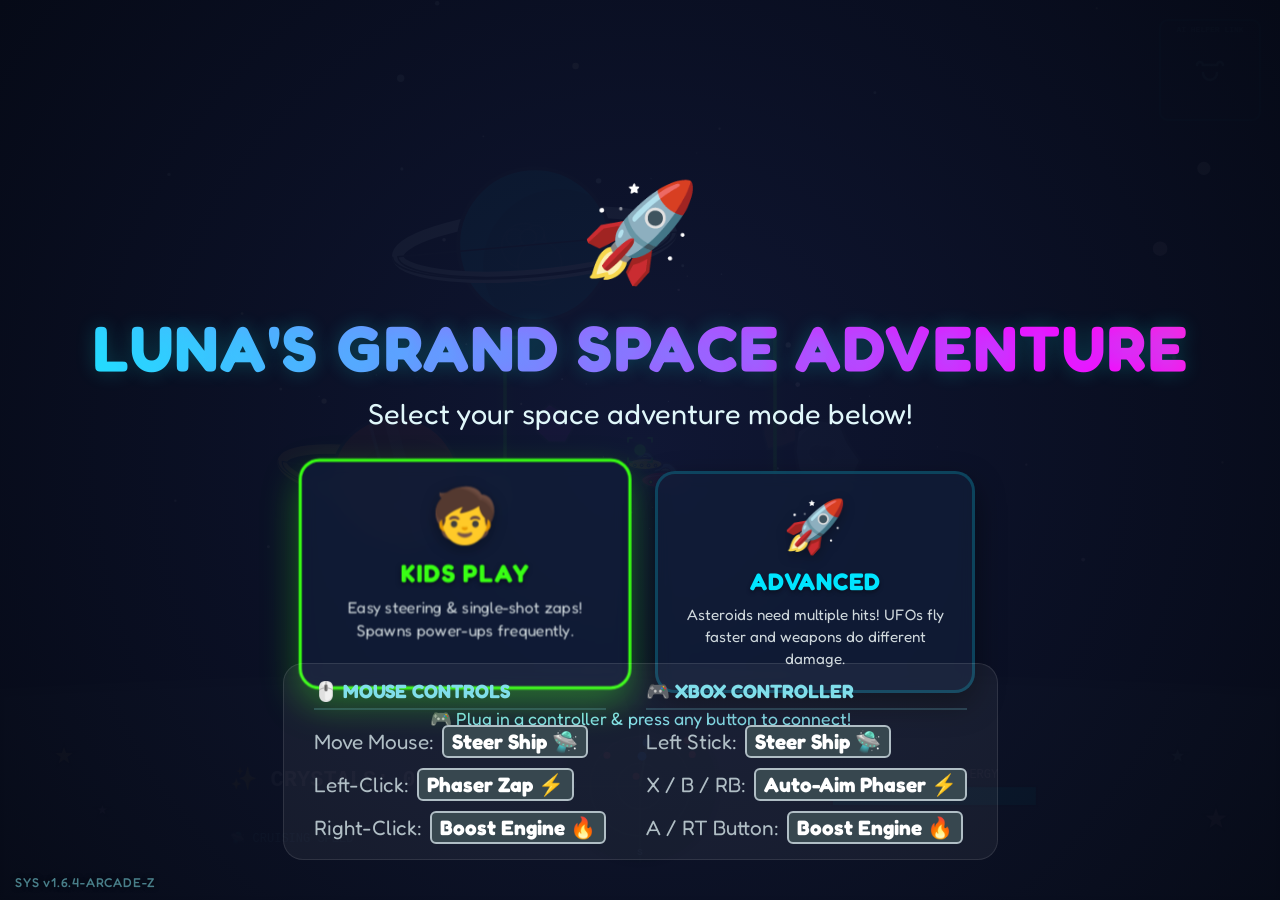
==== commit 610a518f: "feat: Add support for Z / KeyZ as firing buttons, bump version to v1.6.4-ARCADE-Z" ====
--- a/index.html
+++ b/index.html
@@ -125,7 +125,7 @@
     </div>
 
     <!-- Version Tag in the bottom left -->
-    <div id="gameVersionTag" style="position: absolute; bottom: 10px; left: 15px; color: rgba(128, 222, 234, 0.55); font-family: 'Fredoka', sans-serif; font-size: 0.8rem; z-index: 1000; pointer-events: none; text-shadow: 0 0 5px rgba(0, 0, 0, 0.8); letter-spacing: 0.8px; font-weight: 500;">SYS v1.6.3-ARCADE-KIDS</div>
+    <div id="gameVersionTag" style="position: absolute; bottom: 10px; left: 15px; color: rgba(128, 222, 234, 0.55); font-family: 'Fredoka', sans-serif; font-size: 0.8rem; z-index: 1000; pointer-events: none; text-shadow: 0 0 5px rgba(0, 0, 0, 0.8); letter-spacing: 0.8px; font-weight: 500;">SYS v1.6.4-ARCADE-Z</div>
 
     <!-- Load Game Components in proper dependency order -->
     <script src="sounds.js"></script>
@@ -334,14 +334,14 @@
                 } else if (e.key === 'ArrowRight' || e.key === 'Right' || e.code === 'ArrowRight' || e.key === 'd' || e.key === 'D') {
                     selectedMode = 'advanced';
                     updateStartScreenSelection();
-                } else if (e.key === ' ' || e.key === 'Enter' || e.code === 'Space' || e.code === 'Enter' || e.key === '1' || e.code === 'Digit1') {
+                } else if (e.key === ' ' || e.key === 'Enter' || e.code === 'Space' || e.code === 'Enter' || e.key === '1' || e.code === 'Digit1' || e.key === 'z' || e.key === 'Z' || e.code === 'KeyZ') {
                     e.preventDefault();
                     // Pressing key '1' (arcade Start) launches Kids Play ('child') directly
                     const modeToLaunch = (e.key === '1' || e.code === 'Digit1') ? 'child' : selectedMode;
                     launchRocket(modeToLaunch);
                 }
             } else if (isGameOverOverlayActive) {
-                if (e.key === ' ' || e.key === 'Enter' || e.code === 'Space' || e.code === 'Enter' || e.key === '1' || e.code === 'Digit1') {
+                if (e.key === ' ' || e.key === 'Enter' || e.code === 'Space' || e.code === 'Enter' || e.key === '1' || e.code === 'Digit1' || e.key === 'z' || e.key === 'Z' || e.code === 'KeyZ') {
                     const activeEl = document.activeElement;
                     const nameInput = document.getElementById('playerNameInput');
                     
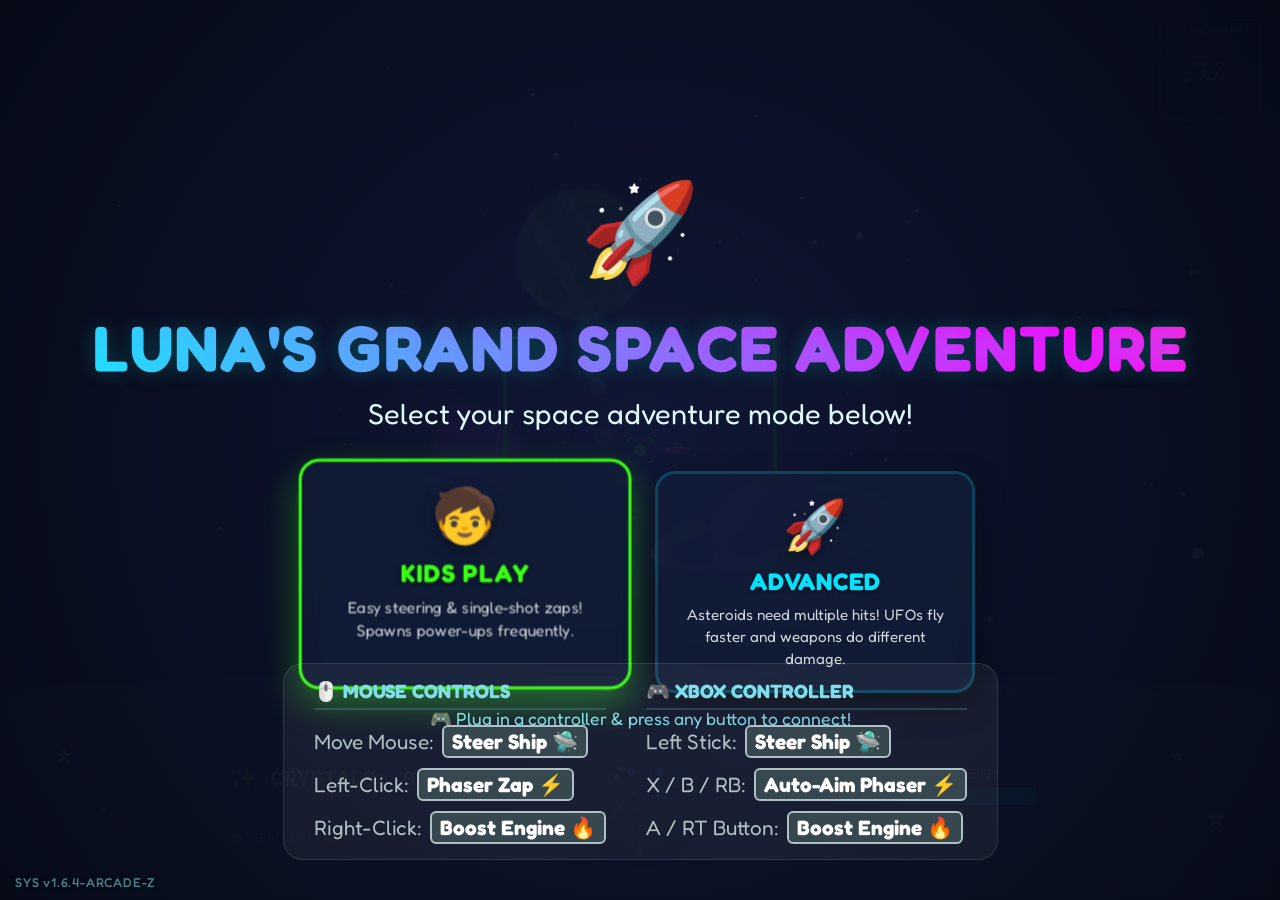
==== commit 32b865fb: "fix: Add script cache-busting version queries to force loading game.js updates, enabling Z key firin" ====
--- a/index.html
+++ b/index.html
@@ -128,10 +128,10 @@
     <div id="gameVersionTag" style="position: absolute; bottom: 10px; left: 15px; color: rgba(128, 222, 234, 0.55); font-family: 'Fredoka', sans-serif; font-size: 0.8rem; z-index: 1000; pointer-events: none; text-shadow: 0 0 5px rgba(0, 0, 0, 0.8); letter-spacing: 0.8px; font-weight: 500;">SYS v1.6.4-ARCADE-Z</div>
 
     <!-- Load Game Components in proper dependency order -->
-    <script src="sounds.js"></script>
-    <script src="entities.js"></script>
-    <script src="cockpit.js"></script>
-    <script src="game.js"></script>
+    <script src="sounds.js?v=1.6.4"></script>
+    <script src="entities.js?v=1.6.4"></script>
+    <script src="cockpit.js?v=1.6.4"></script>
+    <script src="game.js?v=1.6.4"></script>
 
     <script>
         // Detect touch capability and add class to body immediately on load
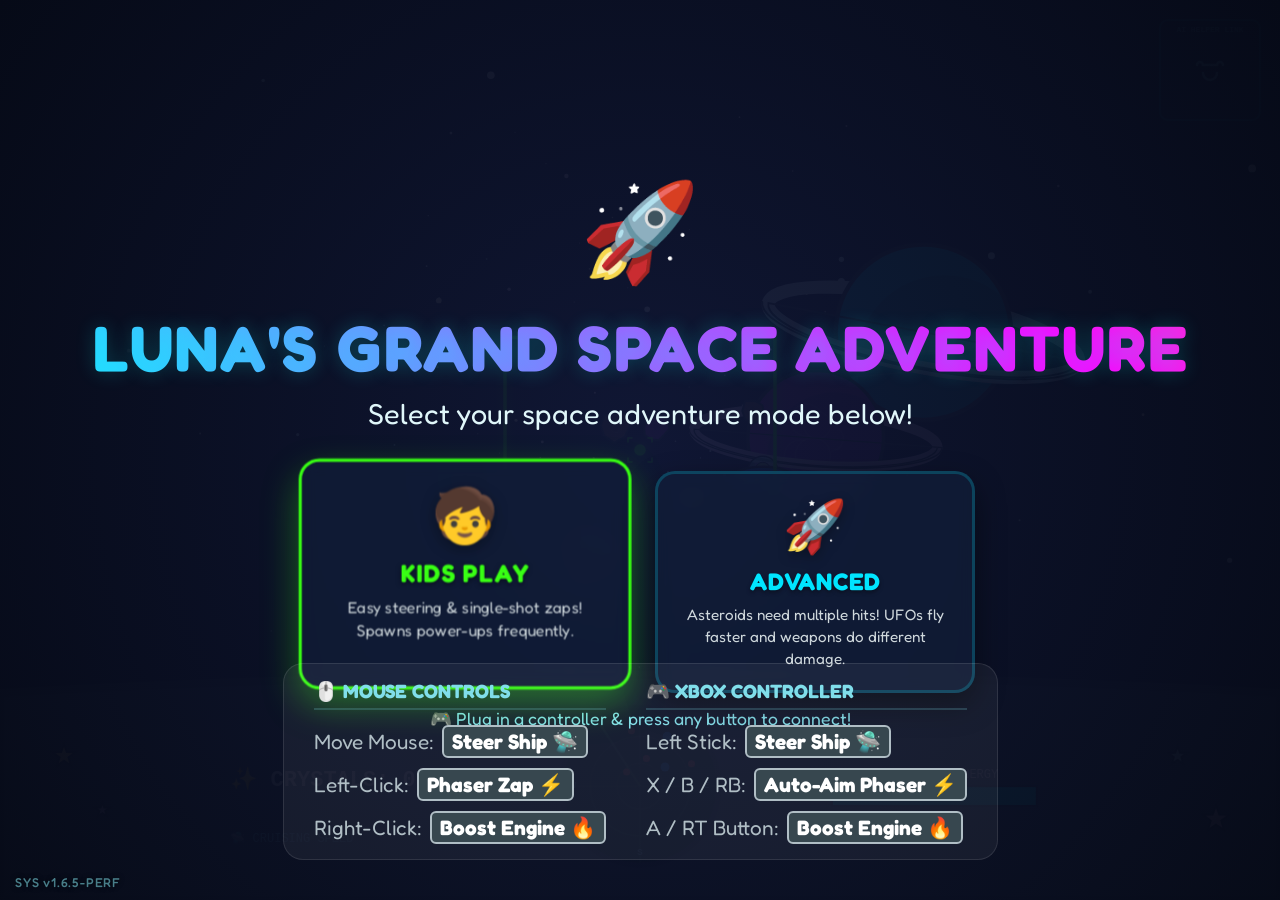
==== commit b587792d: "perf: Optimize steering damping to be frame-rate independent and snappier for keyboards/arcade stick" ====
--- a/index.html
+++ b/index.html
@@ -125,13 +125,13 @@
     </div>
 
     <!-- Version Tag in the bottom left -->
-    <div id="gameVersionTag" style="position: absolute; bottom: 10px; left: 15px; color: rgba(128, 222, 234, 0.55); font-family: 'Fredoka', sans-serif; font-size: 0.8rem; z-index: 1000; pointer-events: none; text-shadow: 0 0 5px rgba(0, 0, 0, 0.8); letter-spacing: 0.8px; font-weight: 500;">SYS v1.6.4-ARCADE-Z</div>
+    <div id="gameVersionTag" style="position: absolute; bottom: 10px; left: 15px; color: rgba(128, 222, 234, 0.55); font-family: 'Fredoka', sans-serif; font-size: 0.8rem; z-index: 1000; pointer-events: none; text-shadow: 0 0 5px rgba(0, 0, 0, 0.8); letter-spacing: 0.8px; font-weight: 500;">SYS v1.6.5-PERF</div>
 
     <!-- Load Game Components in proper dependency order -->
-    <script src="sounds.js?v=1.6.4"></script>
-    <script src="entities.js?v=1.6.4"></script>
-    <script src="cockpit.js?v=1.6.4"></script>
-    <script src="game.js?v=1.6.4"></script>
+    <script src="sounds.js?v=1.6.5"></script>
+    <script src="entities.js?v=1.6.5"></script>
+    <script src="cockpit.js?v=1.6.5"></script>
+    <script src="game.js?v=1.6.5"></script>
 
     <script>
         // Detect touch capability and add class to body immediately on load
